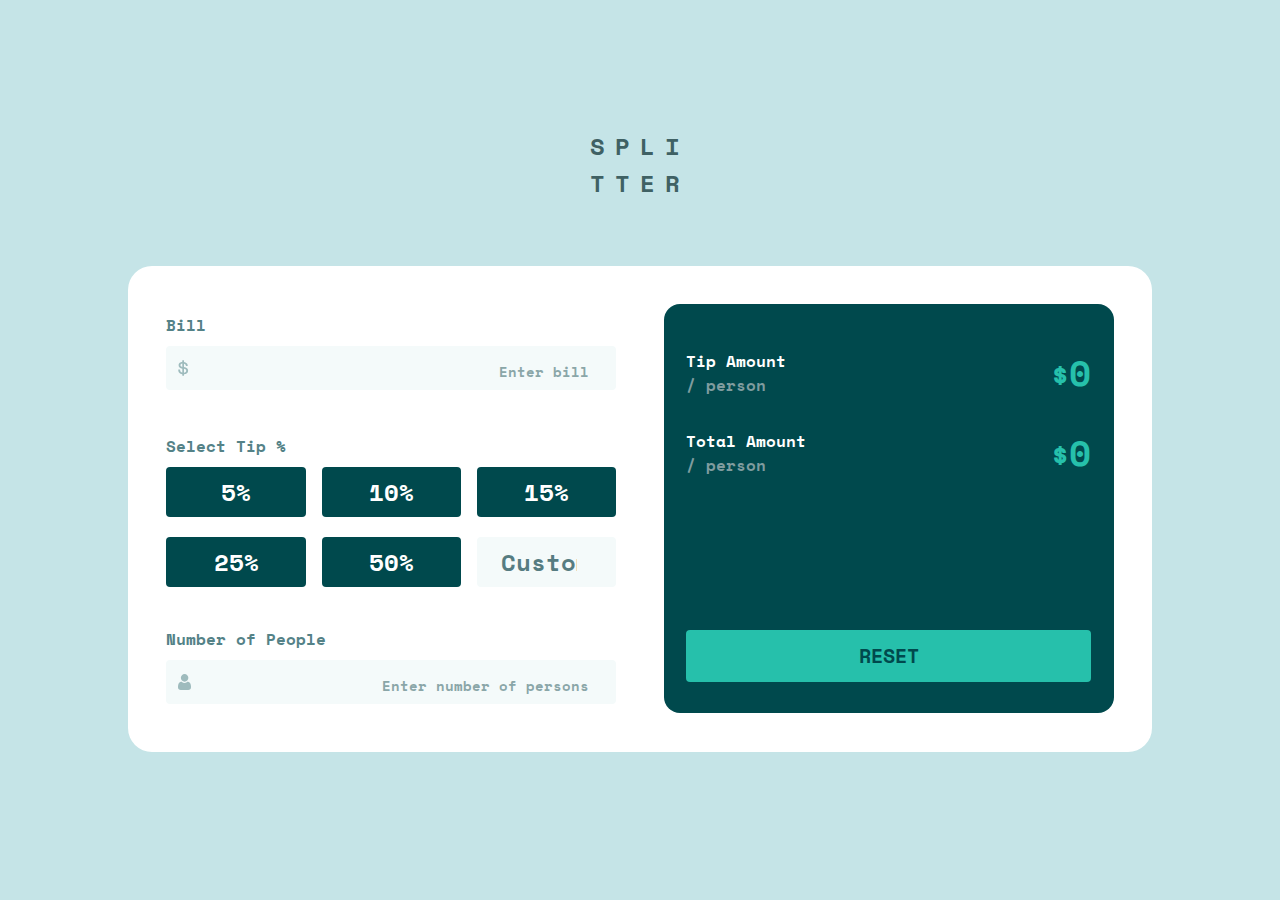
==== src/index.html @ 55d357e5 "design complete" ====
<!DOCTYPE html>
<html lang="en" class="h-full">
<head>
    <meta charset="UTF-8">
    <meta name="viewport" content="width=device-width, initial-scale=1.0">
    <title>Tip calculator</title>
    <link rel="shortcut-icon" href="../images/favicon-32x32.png" type="image/x-icon">
    <link rel="stylesheet" href="output.css">
    <link rel="preconnect" href="https://fonts.googleapis.com">
    <link rel="preconnect" href="https://fonts.gstatic.com" crossorigin>
    <link href="https://fonts.googleapis.com/css2?family=Space+Mono:ital,wght@0,400;0,700;1,400;1,700&display=swap" rel="stylesheet">
</head>

<body dir="ltr" class="bg-[hsl(185,41%,84%)] h-full overflow-y-auto">

    <header class="w-full flex items-center justify-center ">

        <h1 class="font-bold text-2xl tracking-[10px] leading-[37px] py-[10%] w-[30%] text-[hsl(186,23%,32%)] text-center lg:pt-[10%] lg:pb-[5%]">SPLI <br> TTER</h1>

    </header>

    <main class="grid grid-cols-1 grid-rows-[auto_auto] lg:grid-cols-2 lg:grid-rows-1 lg:gap-x-[5%] items-center bg-white w-full lg:max-w-[1000px] lg:mx-auto xl:max-w-[1024px] rounded-t-3xl py-[8%] px-[7%] lg:p-[3%] lg:rounded-3xl lg:mb-[10%]">

        <!-- Tipping input details -->
        <section class="w-full max-w-[768px] mx-auto lg:max-w-full lg:py-[2%]">

            <form action="#" method="post">

                <!-- label -->
                <label for="bill" class="font-bold text-[hsl(186,23%,43%)]">Bill</label>

                <!-- bill-input wrap -->
                <div class="relative mt-[2%] mb-[9.7%]">

                    <img src="../images/icon-dollar.svg" alt="person-icon" class="absolute left-3 top-[50%] translate-y-[-50%]">
                    
                    <!-- bill input -->
                    <input type="number" name="bill" id="bill" step="0.01" placeholder="Enter bill" class="text-right text-2xl py-[6px] px-3 bg-[hsl(189,41%,97%)] rounded-sm text-[hsl(183,100%,15%)] font-bold w-full placeholder:text-[hsl(185,15%,60%)] placeholder:text-sm focus:outline-2 focus:outline-[hsl(183,100%,15%)]">

                </div>

                <!-- label-->
                <label for="tip-options" class="font-bold text-[hsl(186,23%,43%)]">Select Tip %</label>

                <!-- tip percentage options -->
                <div class="w-full grid grid-cols-2 grid-rows-3 lg:grid-rows-2 lg:grid-cols-3 lg:gap-y-5 lg:gap-x-4 gap-x-5 gap-y-4 text-2xl font-bold mt-[2%] mb-[11.5%] lg:mb-[9%]" id="tip-options">

                    <input type="button" value="5%" class="bg-[hsl(183,100%,15%)] text-white px-6 py-[9px] rounded-sm focus:bg-[hsl(172,67%,45%)] focus:text-[hsl(183,100%,15%)] hover:brightness-130 focus:brightness-100">

                    <input type="button" value="10%" class="bg-[hsl(183,100%,15%)] text-white px-6 py-[9px] rounded-sm focus:bg-[hsl(172,67%,45%)] focus:text-[hsl(183,100%,15%)] hover:brightness-130 focus:brightness-100">

                    <input type="button" value="15%"  class="bg-[hsl(183,100%,15%)] text-white px-6 py-[9px] rounded-sm focus:bg-[hsl(172,67%,45%)] focus:text-[hsl(183,100%,15%)] hover:brightness-130 focus:brightness-100">

                    <input type="button" value="25%" class="bg-[hsl(183,100%,15%)] text-white px-6 py-[9px] rounded-sm focus:bg-[hsl(172,67%,45%)] focus:text-[hsl(183,100%,15%)] hover:brightness-130 focus:brightness-100">

                    <input type="button" value="50%" class="bg-[hsl(183,100%,15%)] text-white px-6 py-[9px] rounded-sm focus:bg-[hsl(172,67%,45%)] focus:text-[hsl(183,100%,15%)] hover:brightness-130 focus:brightness-100">

                    <label for="Custom" class="block w-full">
                        <input type="number" id="Custom" placeholder="Custom" class="w-full bg-[hsl(189,41%,97%)] text-[hsl(183,100%,15%)] placeholder:text-[hsl(186,20%,42%)] text-right px-6 py-[9px] rounded-sm focus:outline-2 focus:outline-[hsl(183,100%,15%)]">
                    </label>
                    
                </div>

                <!-- label -->
                <label for="persons" class="font-bold text-[hsl(186,23%,43%)] ">Number of People</label>

                <!-- people number wrap -->
                <div class="relative mt-[2%]">

                    <img src="../images/icon-person.svg" alt="person-icon" class="absolute left-3 top-[50%] translate-y-[-50%]">
                    
                    <!-- people number -->
                    <input type="number" name="no-of-persons" id="persons" step="0.01" placeholder="Enter number of persons" class="text-right text-2xl py-1.5 px-3 bg-[hsl(189,41%,97%)] rounded-sm text-[hsl(183,100%,15%)] font-bold w-full placeholder:text-[hsl(185,15%,60%)] placeholder:text-sm focus:outline-2 focus:outline-[hsl(183,100%,15%)]">

                </div>

            </form>

        </section>

        <!-- calculated tip details -->
        <section class="w-full max-w-[768px] mx-auto lg:max-w-full bg-[hsl(183,100%,15%)] pt-[10%] pb-[7%] px-[5%] font-bold text-white rounded-2xl mt-8 lg:mt-0 lg:self-stretch lg: flex lg:flex-col lg:justify-between">

            <div>
                <!-- tip amount -->
                <div class="flex justify-between items-center mb-8">
                    <div class="flex flex-col">
                        
                        <span class="tipAmount">Tip Amount</span>
                        <span class="perPerson text-[hsl(184,14%,56%)]">/ person</span>

                    </div>

                    <div class="font-black text-[hsl(172,67%,45%)] text-3xl">
                        $<span class="tipperPerson text-4xl">0</span>
                    </div>
                </div>

                <!-- total amount -->
                <div class="flex justify-between items-center mb-8 lg:mb-0">
                    <div class="flex flex-col">
                        
                        <span class="totalAmount">Total Amount</span>
                        <span class="perPerson text-[hsl(184,14%,56%)]">/ person</span>

                    </div>

                    <div class="font-black text-[hsl(172,67%,45%)] text-3xl">
                        $<span class="totalperPerson text-4xl">0</span>
                    </div>
                </div>
            </div>

            <button type="reset" class="reset bg-[hsl(172,67%,45%)] text-[hsl(183,100%,15%)] w-full py-[3%] text-xl rounded-sm">RESET</button>

        </section>

    </main>

</body>

<script src="main.js"></script>
</html>
---- src/output.css ----
/*! tailwindcss v4.0.0-beta.8 | MIT License | https://tailwindcss.com */
@layer theme, base, components, utilities;
@layer theme {
  :root {
    --font-sans: ui-sans-serif, system-ui, sans-serif, "Apple Color Emoji",
      "Segoe UI Emoji", "Segoe UI Symbol", "Noto Color Emoji";
    --font-serif: ui-serif, Georgia, Cambria, "Times New Roman", Times, serif;
    --font-mono: ui-monospace, SFMono-Regular, Menlo, Monaco, Consolas,
      "Liberation Mono", "Courier New", monospace;
    --color-red-50: oklch(0.971 0.013 17.38);
    --color-red-100: oklch(0.936 0.032 17.717);
    --color-red-200: oklch(0.885 0.062 18.334);
    --color-red-300: oklch(0.808 0.114 19.571);
    --color-red-400: oklch(0.704 0.191 22.216);
    --color-red-500: oklch(0.637 0.237 25.331);
    --color-red-600: oklch(0.577 0.245 27.325);
    --color-red-700: oklch(0.505 0.213 27.518);
    --color-red-800: oklch(0.444 0.177 26.899);
    --color-red-900: oklch(0.396 0.141 25.723);
    --color-red-950: oklch(0.258 0.092 26.042);
    --color-orange-50: oklch(0.98 0.016 73.684);
    --color-orange-100: oklch(0.954 0.038 75.164);
    --color-orange-200: oklch(0.901 0.076 70.697);
    --color-orange-300: oklch(0.837 0.128 66.29);
    --color-orange-400: oklch(0.75 0.183 55.934);
    --color-orange-500: oklch(0.705 0.213 47.604);
    --color-orange-600: oklch(0.646 0.222 41.116);
    --color-orange-700: oklch(0.553 0.195 38.402);
    --color-orange-800: oklch(0.47 0.157 37.304);
    --color-orange-900: oklch(0.408 0.123 38.172);
    --color-orange-950: oklch(0.266 0.079 36.259);
    --color-amber-50: oklch(0.987 0.022 95.277);
    --color-amber-100: oklch(0.962 0.059 95.617);
    --color-amber-200: oklch(0.924 0.12 95.746);
    --color-amber-300: oklch(0.879 0.169 91.605);
    --color-amber-400: oklch(0.828 0.189 84.429);
    --color-amber-500: oklch(0.769 0.188 70.08);
    --color-amber-600: oklch(0.666 0.179 58.318);
    --color-amber-700: oklch(0.555 0.163 48.998);
    --color-amber-800: oklch(0.473 0.137 46.201);
    --color-amber-900: oklch(0.414 0.112 45.904);
    --color-amber-950: oklch(0.279 0.077 45.635);
    --color-yellow-50: oklch(0.987 0.026 102.212);
    --color-yellow-100: oklch(0.973 0.071 103.193);
    --color-yellow-200: oklch(0.945 0.129 101.54);
    --color-yellow-300: oklch(0.905 0.182 98.111);
    --color-yellow-400: oklch(0.852 0.199 91.936);
    --color-yellow-500: oklch(0.795 0.184 86.047);
    --color-yellow-600: oklch(0.681 0.162 75.834);
    --color-yellow-700: oklch(0.554 0.135 66.442);
    --color-yellow-800: oklch(0.476 0.114 61.907);
    --color-yellow-900: oklch(0.421 0.095 57.708);
    --color-yellow-950: oklch(0.286 0.066 53.813);
    --color-lime-50: oklch(0.986 0.031 120.757);
    --color-lime-100: oklch(0.967 0.067 122.328);
    --color-lime-200: oklch(0.938 0.127 124.321);
    --color-lime-300: oklch(0.897 0.196 126.665);
    --color-lime-400: oklch(0.841 0.238 128.85);
    --color-lime-500: oklch(0.768 0.233 130.85);
    --color-lime-600: oklch(0.648 0.2 131.684);
    --color-lime-700: oklch(0.532 0.157 131.589);
    --color-lime-800: oklch(0.453 0.124 130.933);
    --color-lime-900: oklch(0.405 0.101 131.063);
    --color-lime-950: oklch(0.274 0.072 132.109);
    --color-green-50: oklch(0.982 0.018 155.826);
    --color-green-100: oklch(0.962 0.044 156.743);
    --color-green-200: oklch(0.925 0.084 155.995);
    --color-green-300: oklch(0.871 0.15 154.449);
    --color-green-400: oklch(0.792 0.209 151.711);
    --color-green-500: oklch(0.723 0.219 149.579);
    --color-green-600: oklch(0.627 0.194 149.214);
    --color-green-700: oklch(0.527 0.154 150.069);
    --color-green-800: oklch(0.448 0.119 151.328);
    --color-green-900: oklch(0.393 0.095 152.535);
    --color-green-950: oklch(0.266 0.065 152.934);
    --color-emerald-50: oklch(0.979 0.021 166.113);
    --color-emerald-100: oklch(0.95 0.052 163.051);
    --color-emerald-200: oklch(0.905 0.093 164.15);
    --color-emerald-300: oklch(0.845 0.143 164.978);
    --color-emerald-400: oklch(0.765 0.177 163.223);
    --color-emerald-500: oklch(0.696 0.17 162.48);
    --color-emerald-600: oklch(0.596 0.145 163.225);
    --color-emerald-700: oklch(0.508 0.118 165.612);
    --color-emerald-800: oklch(0.432 0.095 166.913);
    --color-emerald-900: oklch(0.378 0.077 168.94);
    --color-emerald-950: oklch(0.262 0.051 172.552);
    --color-teal-50: oklch(0.984 0.014 180.72);
    --color-teal-100: oklch(0.953 0.051 180.801);
    --color-teal-200: oklch(0.91 0.096 180.426);
    --color-teal-300: oklch(0.855 0.138 181.071);
    --color-teal-400: oklch(0.777 0.152 181.912);
    --color-teal-500: oklch(0.704 0.14 182.503);
    --color-teal-600: oklch(0.6 0.118 184.704);
    --color-teal-700: oklch(0.511 0.096 186.391);
    --color-teal-800: oklch(0.437 0.078 188.216);
    --color-teal-900: oklch(0.386 0.063 188.416);
    --color-teal-950: oklch(0.277 0.046 192.524);
    --color-cyan-50: oklch(0.984 0.019 200.873);
    --color-cyan-100: oklch(0.956 0.045 203.388);
    --color-cyan-200: oklch(0.917 0.08 205.041);
    --color-cyan-300: oklch(0.865 0.127 207.078);
    --color-cyan-400: oklch(0.789 0.154 211.53);
    --color-cyan-500: oklch(0.715 0.143 215.221);
    --color-cyan-600: oklch(0.609 0.126 221.723);
    --color-cyan-700: oklch(0.52 0.105 223.128);
    --color-cyan-800: oklch(0.45 0.085 224.283);
    --color-cyan-900: oklch(0.398 0.07 227.392);
    --color-cyan-950: oklch(0.302 0.056 229.695);
    --color-sky-50: oklch(0.977 0.013 236.62);
    --color-sky-100: oklch(0.951 0.026 236.824);
    --color-sky-200: oklch(0.901 0.058 230.902);
    --color-sky-300: oklch(0.828 0.111 230.318);
    --color-sky-400: oklch(0.746 0.16 232.661);
    --color-sky-500: oklch(0.685 0.169 237.323);
    --color-sky-600: oklch(0.588 0.158 241.966);
    --color-sky-700: oklch(0.5 0.134 242.749);
    --color-sky-800: oklch(0.443 0.11 240.79);
    --color-sky-900: oklch(0.391 0.09 240.876);
    --color-sky-950: oklch(0.293 0.066 243.157);
    --color-blue-50: oklch(0.97 0.014 254.604);
    --color-blue-100: oklch(0.932 0.032 255.585);
    --color-blue-200: oklch(0.882 0.059 254.128);
    --color-blue-300: oklch(0.809 0.105 251.813);
    --color-blue-400: oklch(0.707 0.165 254.624);
    --color-blue-500: oklch(0.623 0.214 259.815);
    --color-blue-600: oklch(0.546 0.245 262.881);
    --color-blue-700: oklch(0.488 0.243 264.376);
    --color-blue-800: oklch(0.424 0.199 265.638);
    --color-blue-900: oklch(0.379 0.146 265.522);
    --color-blue-950: oklch(0.282 0.091 267.935);
    --color-indigo-50: oklch(0.962 0.018 272.314);
    --color-indigo-100: oklch(0.93 0.034 272.788);
    --color-indigo-200: oklch(0.87 0.065 274.039);
    --color-indigo-300: oklch(0.785 0.115 274.713);
    --color-indigo-400: oklch(0.673 0.182 276.935);
    --color-indigo-500: oklch(0.585 0.233 277.117);
    --color-indigo-600: oklch(0.511 0.262 276.966);
    --color-indigo-700: oklch(0.457 0.24 277.023);
    --color-indigo-800: oklch(0.398 0.195 277.366);
    --color-indigo-900: oklch(0.359 0.144 278.697);
    --color-indigo-950: oklch(0.257 0.09 281.288);
    --color-violet-50: oklch(0.969 0.016 293.756);
    --color-violet-100: oklch(0.943 0.029 294.588);
    --color-violet-200: oklch(0.894 0.057 293.283);
    --color-violet-300: oklch(0.811 0.111 293.571);
    --color-violet-400: oklch(0.702 0.183 293.541);
    --color-violet-500: oklch(0.606 0.25 292.717);
    --color-violet-600: oklch(0.541 0.281 293.009);
    --color-violet-700: oklch(0.491 0.27 292.581);
    --color-violet-800: oklch(0.432 0.232 292.759);
    --color-violet-900: oklch(0.38 0.189 293.745);
    --color-violet-950: oklch(0.283 0.141 291.089);
    --color-purple-50: oklch(0.977 0.014 308.299);
    --color-purple-100: oklch(0.946 0.033 307.174);
    --color-purple-200: oklch(0.902 0.063 306.703);
    --color-purple-300: oklch(0.827 0.119 306.383);
    --color-purple-400: oklch(0.714 0.203 305.504);
    --color-purple-500: oklch(0.627 0.265 303.9);
    --color-purple-600: oklch(0.558 0.288 302.321);
    --color-purple-700: oklch(0.496 0.265 301.924);
    --color-purple-800: oklch(0.438 0.218 303.724);
    --color-purple-900: oklch(0.381 0.176 304.987);
    --color-purple-950: oklch(0.291 0.149 302.717);
    --color-fuchsia-50: oklch(0.977 0.017 320.058);
    --color-fuchsia-100: oklch(0.952 0.037 318.852);
    --color-fuchsia-200: oklch(0.903 0.076 319.62);
    --color-fuchsia-300: oklch(0.833 0.145 321.434);
    --color-fuchsia-400: oklch(0.74 0.238 322.16);
    --color-fuchsia-500: oklch(0.667 0.295 322.15);
    --color-fuchsia-600: oklch(0.591 0.293 322.896);
    --color-fuchsia-700: oklch(0.518 0.253 323.949);
    --color-fuchsia-800: oklch(0.452 0.211 324.591);
    --color-fuchsia-900: oklch(0.401 0.17 325.612);
    --color-fuchsia-950: oklch(0.293 0.136 325.661);
    --color-pink-50: oklch(0.971 0.014 343.198);
    --color-pink-100: oklch(0.948 0.028 342.258);
    --color-pink-200: oklch(0.899 0.061 343.231);
    --color-pink-300: oklch(0.823 0.12 346.018);
    --color-pink-400: oklch(0.718 0.202 349.761);
    --color-pink-500: oklch(0.656 0.241 354.308);
    --color-pink-600: oklch(0.592 0.249 0.584);
    --color-pink-700: oklch(0.525 0.223 3.958);
    --color-pink-800: oklch(0.459 0.187 3.815);
    --color-pink-900: oklch(0.408 0.153 2.432);
    --color-pink-950: oklch(0.284 0.109 3.907);
    --color-rose-50: oklch(0.969 0.015 12.422);
    --color-rose-100: oklch(0.941 0.03 12.58);
    --color-rose-200: oklch(0.892 0.058 10.001);
    --color-rose-300: oklch(0.81 0.117 11.638);
    --color-rose-400: oklch(0.712 0.194 13.428);
    --color-rose-500: oklch(0.645 0.246 16.439);
    --color-rose-600: oklch(0.586 0.253 17.585);
    --color-rose-700: oklch(0.514 0.222 16.935);
    --color-rose-800: oklch(0.455 0.188 13.697);
    --color-rose-900: oklch(0.41 0.159 10.272);
    --color-rose-950: oklch(0.271 0.105 12.094);
    --color-slate-50: oklch(0.984 0.003 247.858);
    --color-slate-100: oklch(0.968 0.007 247.896);
    --color-slate-200: oklch(0.929 0.013 255.508);
    --color-slate-300: oklch(0.869 0.022 252.894);
    --color-slate-400: oklch(0.704 0.04 256.788);
    --color-slate-500: oklch(0.554 0.046 257.417);
    --color-slate-600: oklch(0.446 0.043 257.281);
    --color-slate-700: oklch(0.372 0.044 257.287);
    --color-slate-800: oklch(0.279 0.041 260.031);
    --color-slate-900: oklch(0.208 0.042 265.755);
    --color-slate-950: oklch(0.129 0.042 264.695);
    --color-gray-50: oklch(0.985 0.002 247.839);
    --color-gray-100: oklch(0.967 0.003 264.542);
    --color-gray-200: oklch(0.928 0.006 264.531);
    --color-gray-300: oklch(0.872 0.01 258.338);
    --color-gray-400: oklch(0.707 0.022 261.325);
    --color-gray-500: oklch(0.551 0.027 264.364);
    --color-gray-600: oklch(0.446 0.03 256.802);
    --color-gray-700: oklch(0.373 0.034 259.733);
    --color-gray-800: oklch(0.278 0.033 256.848);
    --color-gray-900: oklch(0.21 0.034 264.665);
    --color-gray-950: oklch(0.13 0.028 261.692);
    --color-zinc-50: oklch(0.985 0 0);
    --color-zinc-100: oklch(0.967 0.001 286.375);
    --color-zinc-200: oklch(0.92 0.004 286.32);
    --color-zinc-300: oklch(0.871 0.006 286.286);
    --color-zinc-400: oklch(0.705 0.015 286.067);
    --color-zinc-500: oklch(0.552 0.016 285.938);
    --color-zinc-600: oklch(0.442 0.017 285.786);
    --color-zinc-700: oklch(0.37 0.013 285.805);
    --color-zinc-800: oklch(0.274 0.006 286.033);
    --color-zinc-900: oklch(0.21 0.006 285.885);
    --color-zinc-950: oklch(0.141 0.005 285.823);
    --color-neutral-50: oklch(0.985 0 0);
    --color-neutral-100: oklch(0.97 0 0);
    --color-neutral-200: oklch(0.922 0 0);
    --color-neutral-300: oklch(0.87 0 0);
    --color-neutral-400: oklch(0.708 0 0);
    --color-neutral-500: oklch(0.556 0 0);
    --color-neutral-600: oklch(0.439 0 0);
    --color-neutral-700: oklch(0.371 0 0);
    --color-neutral-800: oklch(0.269 0 0);
    --color-neutral-900: oklch(0.205 0 0);
    --color-neutral-950: oklch(0.145 0 0);
    --color-stone-50: oklch(0.985 0.001 106.423);
    --color-stone-100: oklch(0.97 0.001 106.424);
    --color-stone-200: oklch(0.923 0.003 48.717);
    --color-stone-300: oklch(0.869 0.005 56.366);
    --color-stone-400: oklch(0.709 0.01 56.259);
    --color-stone-500: oklch(0.553 0.013 58.071);
    --color-stone-600: oklch(0.444 0.011 73.639);
    --color-stone-700: oklch(0.374 0.01 67.558);
    --color-stone-800: oklch(0.268 0.007 34.298);
    --color-stone-900: oklch(0.216 0.006 56.043);
    --color-stone-950: oklch(0.147 0.004 49.25);
    --color-black: #000;
    --color-white: #fff;
    --spacing: 0.25rem;
    --breakpoint-sm: 40rem;
    --breakpoint-md: 48rem;
    --breakpoint-lg: 64rem;
    --breakpoint-xl: 80rem;
    --breakpoint-2xl: 96rem;
    --container-3xs: 16rem;
    --container-2xs: 18rem;
    --container-xs: 20rem;
    --container-sm: 24rem;
    --container-md: 28rem;
    --container-lg: 32rem;
    --container-xl: 36rem;
    --container-2xl: 42rem;
    --container-3xl: 48rem;
    --container-4xl: 56rem;
    --container-5xl: 64rem;
    --container-6xl: 72rem;
    --container-7xl: 80rem;
    --container-prose: 65ch;
    --text-xs: 0.75rem;
    --text-xs--line-height: calc(1 / 0.75);
    --text-sm: 0.875rem;
    --text-sm--line-height: calc(1.25 / 0.875);
    --text-base: 1rem;
    --text-base--line-height: calc(1.5 / 1);
    --text-lg: 1.125rem;
    --text-lg--line-height: calc(1.75 / 1.125);
    --text-xl: 1.25rem;
    --text-xl--line-height: calc(1.75 / 1.25);
    --text-2xl: 1.5rem;
    --text-2xl--line-height: calc(2 / 1.5);
    --text-3xl: 1.875rem;
    --text-3xl--line-height: calc(2.25 / 1.875);
    --text-4xl: 2.25rem;
    --text-4xl--line-height: calc(2.5 / 2.25);
    --text-5xl: 3rem;
    --text-5xl--line-height: 1;
    --text-6xl: 3.75rem;
    --text-6xl--line-height: 1;
    --text-7xl: 4.5rem;
    --text-7xl--line-height: 1;
    --text-8xl: 6rem;
    --text-8xl--line-height: 1;
    --text-9xl: 8rem;
    --text-9xl--line-height: 1;
    --font-weight-thin: 100;
    --font-weight-extralight: 200;
    --font-weight-light: 300;
    --font-weight-normal: 400;
    --font-weight-medium: 500;
    --font-weight-semibold: 600;
    --font-weight-bold: 700;
    --font-weight-extrabold: 800;
    --font-weight-black: 900;
    --tracking-tighter: -0.05em;
    --tracking-tight: -0.025em;
    --tracking-normal: 0em;
    --tracking-wide: 0.025em;
    --tracking-wider: 0.05em;
    --tracking-widest: 0.1em;
    --leading-tight: 1.25;
    --leading-snug: 1.375;
    --leading-normal: 1.5;
    --leading-relaxed: 1.625;
    --leading-loose: 2;
    --radius-xs: 0.125rem;
    --radius-sm: 0.25rem;
    --radius-md: 0.375rem;
    --radius-lg: 0.5rem;
    --radius-xl: 0.75rem;
    --radius-2xl: 1rem;
    --radius-3xl: 1.5rem;
    --radius-4xl: 2rem;
    --shadow-2xs: 0 1px rgb(0 0 0 / 0.05);
    --shadow-xs: 0 1px 2px 0 rgb(0 0 0 / 0.05);
    --shadow-sm: 0 1px 3px 0 rgb(0 0 0 / 0.1), 0 1px 2px -1px rgb(0 0 0 / 0.1);
    --shadow-md: 0 4px 6px -1px rgb(0 0 0 / 0.1),
      0 2px 4px -2px rgb(0 0 0 / 0.1);
    --shadow-lg: 0 10px 15px -3px rgb(0 0 0 / 0.1),
      0 4px 6px -4px rgb(0 0 0 / 0.1);
    --shadow-xl: 0 20px 25px -5px rgb(0 0 0 / 0.1),
      0 8px 10px -6px rgb(0 0 0 / 0.1);
    --shadow-2xl: 0 25px 50px -12px rgb(0 0 0 / 0.25);
    --inset-shadow-2xs: inset 0 1px rgb(0 0 0 / 0.05);
    --inset-shadow-xs: inset 0 1px 1px rgb(0 0 0 / 0.05);
    --inset-shadow-sm: inset 0 2px 4px rgb(0 0 0 / 0.05);
    --drop-shadow-xs: 0 1px 1px rgb(0 0 0 / 0.05);
    --drop-shadow-sm: 0 1px 2px rgb(0 0 0 / 0.15);
    --drop-shadow-md: 0 3px 3px rgb(0 0 0 / 0.12);
    --drop-shadow-lg: 0 4px 4px rgb(0 0 0 / 0.15);
    --drop-shadow-xl: 0 9px 7px rgb(0 0 0 / 0.1);
    --drop-shadow-2xl: 0 25px 25px rgb(0 0 0 / 0.15);
    --ease-in: cubic-bezier(0.4, 0, 1, 1);
    --ease-out: cubic-bezier(0, 0, 0.2, 1);
    --ease-in-out: cubic-bezier(0.4, 0, 0.2, 1);
    --animate-spin: spin 1s linear infinite;
    --animate-ping: ping 1s cubic-bezier(0, 0, 0.2, 1) infinite;
    --animate-pulse: pulse 2s cubic-bezier(0.4, 0, 0.6, 1) infinite;
    --animate-bounce: bounce 1s infinite;
    --blur-xs: 4px;
    --blur-sm: 8px;
    --blur-md: 12px;
    --blur-lg: 16px;
    --blur-xl: 24px;
    --blur-2xl: 40px;
    --blur-3xl: 64px;
    --perspective-dramatic: 100px;
    --perspective-near: 300px;
    --perspective-normal: 500px;
    --perspective-midrange: 800px;
    --perspective-distant: 1200px;
    --aspect-video: 16 / 9;
    --default-transition-duration: 150ms;
    --default-transition-timing-function: cubic-bezier(0.4, 0, 0.2, 1);
    --default-font-family: var(--font-sans);
    --default-font-feature-settings: var(--font-sans--font-feature-settings);
    --default-font-variation-settings: var(
      --font-sans--font-variation-settings
    );
    --default-mono-font-family: var(--font-mono);
    --default-mono-font-feature-settings: var(
      --font-mono--font-feature-settings
    );
    --default-mono-font-variation-settings: var(
      --font-mono--font-variation-settings
    );
  }
}
@layer base {
  *, ::after, ::before, ::backdrop, ::file-selector-button {
    box-sizing: border-box;
    margin: 0;
    padding: 0;
    border: 0 solid;
  }
  html, :host {
    line-height: 1.5;
    -webkit-text-size-adjust: 100%;
    tab-size: 4;
    font-family: var( --default-font-family, ui-sans-serif, system-ui, sans-serif, "Apple Color Emoji", "Segoe UI Emoji", "Segoe UI Symbol", "Noto Color Emoji" );
    font-feature-settings: var(--default-font-feature-settings, normal);
    font-variation-settings: var( --default-font-variation-settings, normal );
    -webkit-tap-highlight-color: transparent;
  }
  body {
    line-height: inherit;
  }
  hr {
    height: 0;
    color: inherit;
    border-top-width: 1px;
  }
  abbr:where([title]) {
    -webkit-text-decoration: underline dotted;
    text-decoration: underline dotted;
  }
  h1, h2, h3, h4, h5, h6 {
    font-size: inherit;
    font-weight: inherit;
  }
  a {
    color: inherit;
    -webkit-text-decoration: inherit;
    text-decoration: inherit;
  }
  b, strong {
    font-weight: bolder;
  }
  code, kbd, samp, pre {
    font-family: var( --default-mono-font-family, ui-monospace, SFMono-Regular, Menlo, Monaco, Consolas, "Liberation Mono", "Courier New", monospace );
    font-feature-settings: var( --default-mono-font-feature-settings, normal );
    font-variation-settings: var( --default-mono-font-variation-settings, normal );
    font-size: 1em;
  }
  small {
    font-size: 80%;
  }
  sub, sup {
    font-size: 75%;
    line-height: 0;
    position: relative;
    vertical-align: baseline;
  }
  sub {
    bottom: -0.25em;
  }
  sup {
    top: -0.5em;
  }
  table {
    text-indent: 0;
    border-color: inherit;
    border-collapse: collapse;
  }
  :-moz-focusring {
    outline: auto;
  }
  progress {
    vertical-align: baseline;
  }
  summary {
    display: list-item;
  }
  ol, ul, menu {
    list-style: none;
  }
  img, svg, video, canvas, audio, iframe, embed, object {
    display: block;
    vertical-align: middle;
  }
  img, video {
    max-width: 100%;
    height: auto;
  }
  button, input, select, optgroup, textarea, ::file-selector-button {
    font: inherit;
    font-feature-settings: inherit;
    font-variation-settings: inherit;
    letter-spacing: inherit;
    color: inherit;
    border-radius: 0;
    background-color: transparent;
    opacity: 1;
  }
  :where(select:is([multiple], [size])) optgroup {
    font-weight: bolder;
  }
  :where(select:is([multiple], [size])) optgroup option {
    padding-inline-start: 20px;
  }
  ::file-selector-button {
    margin-inline-end: 4px;
  }
  ::placeholder {
    opacity: 1;
    color: color-mix(in oklab, currentColor 50%, transparent);
  }
  textarea {
    resize: vertical;
  }
  ::-webkit-search-decoration {
    -webkit-appearance: none;
  }
  ::-webkit-date-and-time-value {
    min-height: 1lh;
    text-align: inherit;
  }
  ::-webkit-datetime-edit {
    display: inline-flex;
  }
  ::-webkit-datetime-edit-fields-wrapper {
    padding: 0;
  }
  ::-webkit-datetime-edit, ::-webkit-datetime-edit-year-field, ::-webkit-datetime-edit-month-field, ::-webkit-datetime-edit-day-field, ::-webkit-datetime-edit-hour-field, ::-webkit-datetime-edit-minute-field, ::-webkit-datetime-edit-second-field, ::-webkit-datetime-edit-millisecond-field, ::-webkit-datetime-edit-meridiem-field {
    padding-block: 0;
  }
  :-moz-ui-invalid {
    box-shadow: none;
  }
  button, input:where([type="button"], [type="reset"], [type="submit"]), ::file-selector-button {
    appearance: button;
  }
  ::-webkit-inner-spin-button, ::-webkit-outer-spin-button {
    height: auto;
  }
  [hidden]:where(:not([hidden="until-found"])) {
    display: none !important;
  }
}
@layer utilities {
  .collapse {
    visibility: collapse;
  }
  .absolute {
    position: absolute;
  }
  .relative {
    position: relative;
  }
  .top-\[50\%\] {
    top: 50%;
  }
  .left-3 {
    left: calc(var(--spacing) * 3);
  }
  .mx-auto {
    margin-inline: auto;
  }
  .mt-2 {
    margin-top: calc(var(--spacing) * 2);
  }
  .mt-2\.5 {
    margin-top: calc(var(--spacing) * 2.5);
  }
  .mt-4 {
    margin-top: calc(var(--spacing) * 4);
  }
  .mt-8 {
    margin-top: calc(var(--spacing) * 8);
  }
  .mt-\[2\%\] {
    margin-top: 2%;
  }
  .mt-\[2\.5\%\] {
    margin-top: 2.5%;
  }
  .mt-\[10\%\] {
    margin-top: 10%;
  }
  .mb-2 {
    margin-bottom: calc(var(--spacing) * 2);
  }
  .mb-2\.5 {
    margin-bottom: calc(var(--spacing) * 2.5);
  }
  .mb-5 {
    margin-bottom: calc(var(--spacing) * 5);
  }
  .mb-6 {
    margin-bottom: calc(var(--spacing) * 6);
  }
  .mb-7 {
    margin-bottom: calc(var(--spacing) * 7);
  }
  .mb-8 {
    margin-bottom: calc(var(--spacing) * 8);
  }
  .mb-\[6\.5\%\] {
    margin-bottom: 6.5%;
  }
  .mb-\[7\.5\%\] {
    margin-bottom: 7.5%;
  }
  .mb-\[9\%\] {
    margin-bottom: 9%;
  }
  .mb-\[9\.7\%\] {
    margin-bottom: 9.7%;
  }
  .mb-\[10\%\] {
    margin-bottom: 10%;
  }
  .mb-\[11\%\] {
    margin-bottom: 11%;
  }
  .mb-\[11\.5\%\] {
    margin-bottom: 11.5%;
  }
  .block {
    display: block;
  }
  .flex {
    display: flex;
  }
  .grid {
    display: grid;
  }
  .inline {
    display: inline;
  }
  .inline-block {
    display: inline-block;
  }
  .inline-flex {
    display: inline-flex;
  }
  .list-item {
    display: list-item;
  }
  .table {
    display: table;
  }
  .h-\[16\%\] {
    height: 16%;
  }
  .h-\[84\%\] {
    height: 84%;
  }
  .h-\[200px\] {
    height: 200px;
  }
  .h-\[300px\] {
    height: 300px;
  }
  .h-full {
    height: 100%;
  }
  .w-\[30\%\] {
    width: 30%;
  }
  .w-\[inherit\] {
    width: inherit;
  }
  .w-full {
    width: 100%;
  }
  .max-w-\[768px\] {
    max-width: 768px;
  }
  .border-collapse {
    border-collapse: collapse;
  }
  .translate-y-\[-50\%\] {
    --tw-translate-y: -50%;
    translate: var(--tw-translate-x) var(--tw-translate-y);
  }
  .transform {
    transform: var(--tw-rotate-x) var(--tw-rotate-y) var(--tw-rotate-z) var(--tw-skew-x) var(--tw-skew-y);
  }
  .resize {
    resize: both;
  }
  .grid-cols-1 {
    grid-template-columns: repeat(1, minmax(0, 1fr));
  }
  .grid-cols-2 {
    grid-template-columns: repeat(2, minmax(0, 1fr));
  }
  .grid-cols-3 {
    grid-template-columns: repeat(3, minmax(0, 1fr));
  }
  .grid-rows-3 {
    grid-template-rows: repeat(3, minmax(0, 1fr));
  }
  .grid-rows-\[auto_auto\] {
    grid-template-rows: auto auto;
  }
  .flex-col {
    flex-direction: column;
  }
  .items-baseline {
    align-items: baseline;
  }
  .items-center {
    align-items: center;
  }
  .justify-between {
    justify-content: space-between;
  }
  .justify-center {
    justify-content: center;
  }
  .gap-5 {
    gap: calc(var(--spacing) * 5);
  }
  .gap-9 {
    gap: calc(var(--spacing) * 9);
  }
  .gap-x-5 {
    column-gap: calc(var(--spacing) * 5);
  }
  .gap-y-4 {
    row-gap: calc(var(--spacing) * 4);
  }
  .overflow-y-auto {
    overflow-y: auto;
  }
  .rounded-2xl {
    border-radius: var(--radius-2xl);
  }
  .rounded-sm {
    border-radius: var(--radius-sm);
  }
  .rounded-xl {
    border-radius: var(--radius-xl);
  }
  .rounded-t-3xl {
    border-top-left-radius: var(--radius-3xl);
    border-top-right-radius: var(--radius-3xl);
  }
  .border {
    border-style: var(--tw-border-style);
    border-width: 1px;
  }
  .bg-\[hsl\(172\,67\%\,45\%\)\] {
    background-color: hsl(172,67%,45%);
  }
  .bg-\[hsl\(183\,100\%\,15\%\)\] {
    background-color: hsl(183,100%,15%);
  }
  .bg-\[hsl\(184\,14\%\,56\%\)\] {
    background-color: hsl(184,14%,56%);
  }
  .bg-\[hsl\(185\,41\%\,84\%\)\] {
    background-color: hsl(185,41%,84%);
  }
  .bg-\[hsl\(189\,41\%\,97\%\)\] {
    background-color: hsl(189,41%,97%);
  }
  .bg-white {
    background-color: var(--color-white);
  }
  .fill-\[hsl\(184\,14\%\,56\%\)\] {
    fill: hsl(184,14%,56%);
  }
  .px-3 {
    padding-inline: calc(var(--spacing) * 3);
  }
  .px-4 {
    padding-inline: calc(var(--spacing) * 4);
  }
  .px-6 {
    padding-inline: calc(var(--spacing) * 6);
  }
  .px-\[5\%\] {
    padding-inline: 5%;
  }
  .px-\[7\%\] {
    padding-inline: 7%;
  }
  .px-\[24px\] {
    padding-inline: 24px;
  }
  .py-1 {
    padding-block: calc(var(--spacing) * 1);
  }
  .py-1\.5 {
    padding-block: calc(var(--spacing) * 1.5);
  }
  .py-2 {
    padding-block: calc(var(--spacing) * 2);
  }
  .py-2\.5 {
    padding-block: calc(var(--spacing) * 2.5);
  }
  .py-\[2\%\] {
    padding-block: 2%;
  }
  .py-\[3\%\] {
    padding-block: 3%;
  }
  .py-\[4\%\] {
    padding-block: 4%;
  }
  .py-\[6px\] {
    padding-block: 6px;
  }
  .py-\[8\%\] {
    padding-block: 8%;
  }
  .py-\[8px\] {
    padding-block: 8px;
  }
  .py-\[9px\] {
    padding-block: 9px;
  }
  .py-\[10\%\] {
    padding-block: 10%;
  }
  .py-\[12px\] {
    padding-block: 12px;
  }
  .pt-\[5\%\] {
    padding-top: 5%;
  }
  .pt-\[10\%\] {
    padding-top: 10%;
  }
  .pb-8 {
    padding-bottom: calc(var(--spacing) * 8);
  }
  .pb-\[5\%\] {
    padding-bottom: 5%;
  }
  .pb-\[7\%\] {
    padding-bottom: 7%;
  }
  .text-center {
    text-align: center;
  }
  .text-right {
    text-align: right;
  }
  .text-2xl {
    font-size: var(--text-2xl);
    line-height: var(--tw-leading, var(--text-2xl--line-height));
  }
  .text-3xl {
    font-size: var(--text-3xl);
    line-height: var(--tw-leading, var(--text-3xl--line-height));
  }
  .text-4xl {
    font-size: var(--text-4xl);
    line-height: var(--tw-leading, var(--text-4xl--line-height));
  }
  .text-lg {
    font-size: var(--text-lg);
    line-height: var(--tw-leading, var(--text-lg--line-height));
  }
  .text-sm {
    font-size: var(--text-sm);
    line-height: var(--tw-leading, var(--text-sm--line-height));
  }
  .text-xl {
    font-size: var(--text-xl);
    line-height: var(--tw-leading, var(--text-xl--line-height));
  }
  .text-\[24px\] {
    font-size: 24px;
  }
  .leading-\[37px\] {
    --tw-leading: 37px;
    line-height: 37px;
  }
  .font-black {
    --tw-font-weight: var(--font-weight-black);
    font-weight: var(--font-weight-black);
  }
  .font-bold {
    --tw-font-weight: var(--font-weight-bold);
    font-weight: var(--font-weight-bold);
  }
  .tracking-\[10px\] {
    --tw-tracking: 10px;
    letter-spacing: 10px;
  }
  .text-\[hsl\(172\,67\%\,45\%\)\] {
    color: hsl(172,67%,45%);
  }
  .text-\[hsl\(183\,100\%\,15\%\)\] {
    color: hsl(183,100%,15%);
  }
  .text-\[hsl\(184\,14\%\,56\%\)\] {
    color: hsl(184,14%,56%);
  }
  .text-\[hsl\(185\,15\%\,60\%\)\] {
    color: hsl(185,15%,60%);
  }
  .text-\[hsl\(186\,23\%\,32\%\)\] {
    color: hsl(186,23%,32%);
  }
  .text-\[hsl\(186\,23\%\,43\%\)\] {
    color: hsl(186,23%,43%);
  }
  .text-white {
    color: var(--color-white);
  }
  .underline {
    text-decoration-line: underline;
  }
  .outline {
    outline-style: var(--tw-outline-style);
    outline-width: 1px;
  }
  .filter {
    filter: var(--tw-blur,) var(--tw-brightness,) var(--tw-contrast,) var(--tw-grayscale,) var(--tw-hue-rotate,) var(--tw-invert,) var(--tw-saturate,) var(--tw-sepia,) var(--tw-drop-shadow,);
  }
  .placeholder\:pr-1\.5 {
    &::placeholder {
      padding-right: calc(var(--spacing) * 1.5);
    }
  }
  .placeholder\:align-middle {
    &::placeholder {
      vertical-align: middle;
    }
  }
  .placeholder\:text-sm {
    &::placeholder {
      font-size: var(--text-sm);
      line-height: var(--tw-leading, var(--text-sm--line-height));
    }
  }
  .placeholder\:text-\[hsl\(172\,67\%\,45\%\)\] {
    &::placeholder {
      color: hsl(172,67%,45%);
    }
  }
  .placeholder\:text-\[hsl\(183\,80\%\,15\%\)\] {
    &::placeholder {
      color: hsl(183,80%,15%);
    }
  }
  .placeholder\:text-\[hsl\(183\,100\%\,15\%\)\] {
    &::placeholder {
      color: hsl(183,100%,15%);
    }
  }
  .placeholder\:text-\[hsl\(183\,100\%\,30\%\)\] {
    &::placeholder {
      color: hsl(183,100%,30%);
    }
  }
  .placeholder\:text-\[hsl\(183\,110\%\,15\%\)\] {
    &::placeholder {
      color: hsl(183,110%,15%);
    }
  }
  .placeholder\:text-\[hsl\(183\,130\%\,15\%\)\] {
    &::placeholder {
      color: hsl(183,130%,15%);
    }
  }
  .placeholder\:text-\[hsl\(185\,15\%\,60\%\)\] {
    &::placeholder {
      color: hsl(185,15%,60%);
    }
  }
  .placeholder\:text-\[hsl\(186\,20\%\,42\%\)\] {
    &::placeholder {
      color: hsl(186,20%,42%);
    }
  }
  .placeholder\:text-\[hsl\(186\,33\%\,12\%\)\] {
    &::placeholder {
      color: hsl(186,33%,12%);
    }
  }
  .placeholder\:text-\[hsl\(186\,33\%\,42\%\)\] {
    &::placeholder {
      color: hsl(186,33%,42%);
    }
  }
  .placeholder\:text-\[hsl\(186\,100\%\,42\%\)\] {
    &::placeholder {
      color: hsl(186,100%,42%);
    }
  }
  .hover\:bg-amber-400 {
    &:hover {
      @media (hover: hover) {
        background-color: var(--color-amber-400);
      }
    }
  }
  .hover\:brightness-110 {
    &:hover {
      @media (hover: hover) {
        --tw-brightness: brightness(110%);
        filter: var(--tw-blur,) var(--tw-brightness,) var(--tw-contrast,) var(--tw-grayscale,) var(--tw-hue-rotate,) var(--tw-invert,) var(--tw-saturate,) var(--tw-sepia,) var(--tw-drop-shadow,);
      }
    }
  }
  .hover\:brightness-120 {
    &:hover {
      @media (hover: hover) {
        --tw-brightness: brightness(120%);
        filter: var(--tw-blur,) var(--tw-brightness,) var(--tw-contrast,) var(--tw-grayscale,) var(--tw-hue-rotate,) var(--tw-invert,) var(--tw-saturate,) var(--tw-sepia,) var(--tw-drop-shadow,);
      }
    }
  }
  .hover\:brightness-130 {
    &:hover {
      @media (hover: hover) {
        --tw-brightness: brightness(130%);
        filter: var(--tw-blur,) var(--tw-brightness,) var(--tw-contrast,) var(--tw-grayscale,) var(--tw-hue-rotate,) var(--tw-invert,) var(--tw-saturate,) var(--tw-sepia,) var(--tw-drop-shadow,);
      }
    }
  }
  .focus\:bg-\[hsl\(172\,67\%\,45\%\)\] {
    &:focus {
      background-color: hsl(172,67%,45%);
    }
  }
  .focus\:bg-amber-400 {
    &:focus {
      background-color: var(--color-amber-400);
    }
  }
  .focus\:text-\[\[hsl\(183\,100\%\,15\%\)\]\] {
    &:focus {
      color: [hsl(183,100%,15%)];
    }
  }
  .focus\:text-\[hsl\(183\,100\%\,15\%\)\] {
    &:focus {
      color: hsl(183,100%,15%);
    }
  }
  .focus\:outline {
    &:focus {
      outline-style: var(--tw-outline-style);
      outline-width: 1px;
    }
  }
  .focus\:outline-2 {
    &:focus {
      outline-style: var(--tw-outline-style);
      outline-width: 2px;
    }
  }
  .focus\:outline-\[hsl\(183\,100\%\,15\%\)\] {
    &:focus {
      outline-color: hsl(183,100%,15%);
    }
  }
  .focus\:brightness-100 {
    &:focus {
      --tw-brightness: brightness(100%);
      filter: var(--tw-blur,) var(--tw-brightness,) var(--tw-contrast,) var(--tw-grayscale,) var(--tw-hue-rotate,) var(--tw-invert,) var(--tw-saturate,) var(--tw-sepia,) var(--tw-drop-shadow,);
    }
  }
  .lg\:m-\[10\%\] {
    @media (width >= 64rem) {
      margin: 10%;
    }
  }
  .lg\:mx-auto {
    @media (width >= 64rem) {
      margin-inline: auto;
    }
  }
  .lg\:mt-0 {
    @media (width >= 64rem) {
      margin-top: calc(var(--spacing) * 0);
    }
  }
  .lg\:mb-0 {
    @media (width >= 64rem) {
      margin-bottom: calc(var(--spacing) * 0);
    }
  }
  .lg\:mb-\[9\%\] {
    @media (width >= 64rem) {
      margin-bottom: 9%;
    }
  }
  .lg\:mb-\[10\%\] {
    @media (width >= 64rem) {
      margin-bottom: 10%;
    }
  }
  .lg\:mb-\[95\] {
    @media (width >= 64rem) {
      margin-bottom: 95;
    }
  }
  .lg\:w-full {
    @media (width >= 64rem) {
      width: 100%;
    }
  }
  .lg\:max-w-\[1000px\] {
    @media (width >= 64rem) {
      max-width: 1000px;
    }
  }
  .lg\:max-w-full {
    @media (width >= 64rem) {
      max-width: 100%;
    }
  }
  .lg\:grid-cols-2 {
    @media (width >= 64rem) {
      grid-template-columns: repeat(2, minmax(0, 1fr));
    }
  }
  .lg\:grid-cols-3 {
    @media (width >= 64rem) {
      grid-template-columns: repeat(3, minmax(0, 1fr));
    }
  }
  .lg\:grid-rows-1 {
    @media (width >= 64rem) {
      grid-template-rows: repeat(1, minmax(0, 1fr));
    }
  }
  .lg\:grid-rows-2 {
    @media (width >= 64rem) {
      grid-template-rows: repeat(2, minmax(0, 1fr));
    }
  }
  .lg\:flex-col {
    @media (width >= 64rem) {
      flex-direction: column;
    }
  }
  .lg\:flex-row {
    @media (width >= 64rem) {
      flex-direction: row;
    }
  }
  .lg\:justify-between {
    @media (width >= 64rem) {
      justify-content: space-between;
    }
  }
  .lg\:gap-x-4 {
    @media (width >= 64rem) {
      column-gap: calc(var(--spacing) * 4);
    }
  }
  .lg\:gap-x-\[3\%\] {
    @media (width >= 64rem) {
      column-gap: 3%;
    }
  }
  .lg\:gap-x-\[5\%\] {
    @media (width >= 64rem) {
      column-gap: 5%;
    }
  }
  .lg\:gap-y-5 {
    @media (width >= 64rem) {
      row-gap: calc(var(--spacing) * 5);
    }
  }
  .lg\:gap-y-\[5\%\] {
    @media (width >= 64rem) {
      row-gap: 5%;
    }
  }
  .lg\:self-stretch {
    @media (width >= 64rem) {
      align-self: stretch;
    }
  }
  .lg\:rounded-3xl {
    @media (width >= 64rem) {
      border-radius: var(--radius-3xl);
    }
  }
  .lg\:p-\[3\%\] {
    @media (width >= 64rem) {
      padding: 3%;
    }
  }
  .lg\:p-\[4\%\] {
    @media (width >= 64rem) {
      padding: 4%;
    }
  }
  .lg\:px-\[4\%\] {
    @media (width >= 64rem) {
      padding-inline: 4%;
    }
  }
  .lg\:py-\[2\%\] {
    @media (width >= 64rem) {
      padding-block: 2%;
    }
  }
  .lg\:py-\[3\.5\%\] {
    @media (width >= 64rem) {
      padding-block: 3.5%;
    }
  }
  .lg\:py-\[4\%\] {
    @media (width >= 64rem) {
      padding-block: 4%;
    }
  }
  .lg\:pt-\[5\%\] {
    @media (width >= 64rem) {
      padding-top: 5%;
    }
  }
  .lg\:pt-\[10\%\] {
    @media (width >= 64rem) {
      padding-top: 10%;
    }
  }
  .lg\:pb-\[2\.5\%\] {
    @media (width >= 64rem) {
      padding-bottom: 2.5%;
    }
  }
  .lg\:pb-\[5\%\] {
    @media (width >= 64rem) {
      padding-bottom: 5%;
    }
  }
  .xl\:max-w-\[1024px\] {
    @media (width >= 80rem) {
      max-width: 1024px;
    }
  }
}
* {
  font-family: "Space Mono", serif;
  font-style: normal;
}
@supports (-moz-orient: inline) {
  @layer base {
    *, ::before, ::after, ::backdrop {
      --tw-translate-x: 0;
      --tw-translate-y: 0;
      --tw-translate-z: 0;
      --tw-rotate-x: rotateX(0);
      --tw-rotate-y: rotateY(0);
      --tw-rotate-z: rotateZ(0);
      --tw-skew-x: skewX(0);
      --tw-skew-y: skewY(0);
      --tw-border-style: solid;
      --tw-leading: initial;
      --tw-font-weight: initial;
      --tw-tracking: initial;
      --tw-outline-style: solid;
      --tw-blur: initial;
      --tw-brightness: initial;
      --tw-contrast: initial;
      --tw-grayscale: initial;
      --tw-hue-rotate: initial;
      --tw-invert: initial;
      --tw-opacity: initial;
      --tw-saturate: initial;
      --tw-sepia: initial;
    }
  }
}
@keyframes spin {
  to {
    transform: rotate(360deg);
  }
}
@keyframes ping {
  75%, 100% {
    transform: scale(2);
    opacity: 0;
  }
}
@keyframes pulse {
  50% {
    opacity: 0.5;
  }
}
@keyframes bounce {
  0%, 100% {
    transform: translateY(-25%);
    animation-timing-function: cubic-bezier(0.8, 0, 1, 1);
  }
  50% {
    transform: none;
    animation-timing-function: cubic-bezier(0, 0, 0.2, 1);
  }
}
@property --tw-translate-x {
  syntax: "*";
  inherits: false;
  initial-value: 0;
}
@property --tw-translate-y {
  syntax: "*";
  inherits: false;
  initial-value: 0;
}
@property --tw-translate-z {
  syntax: "*";
  inherits: false;
  initial-value: 0;
}
@property --tw-rotate-x {
  syntax: "*";
  inherits: false;
  initial-value: rotateX(0);
}
@property --tw-rotate-y {
  syntax: "*";
  inherits: false;
  initial-value: rotateY(0);
}
@property --tw-rotate-z {
  syntax: "*";
  inherits: false;
  initial-value: rotateZ(0);
}
@property --tw-skew-x {
  syntax: "*";
  inherits: false;
  initial-value: skewX(0);
}
@property --tw-skew-y {
  syntax: "*";
  inherits: false;
  initial-value: skewY(0);
}
@property --tw-border-style {
  syntax: "*";
  inherits: false;
  initial-value: solid;
}
@property --tw-leading {
  syntax: "*";
  inherits: false;
}
@property --tw-font-weight {
  syntax: "*";
  inherits: false;
}
@property --tw-tracking {
  syntax: "*";
  inherits: false;
}
@property --tw-outline-style {
  syntax: "*";
  inherits: false;
  initial-value: solid;
}
@property --tw-blur {
  syntax: "*";
  inherits: false;
}
@property --tw-brightness {
  syntax: "*";
  inherits: false;
}
@property --tw-contrast {
  syntax: "*";
  inherits: false;
}
@property --tw-grayscale {
  syntax: "*";
  inherits: false;
}
@property --tw-hue-rotate {
  syntax: "*";
  inherits: false;
}
@property --tw-invert {
  syntax: "*";
  inherits: false;
}
@property --tw-opacity {
  syntax: "*";
  inherits: false;
}
@property --tw-saturate {
  syntax: "*";
  inherits: false;
}
@property --tw-sepia {
  syntax: "*";
  inherits: false;
}
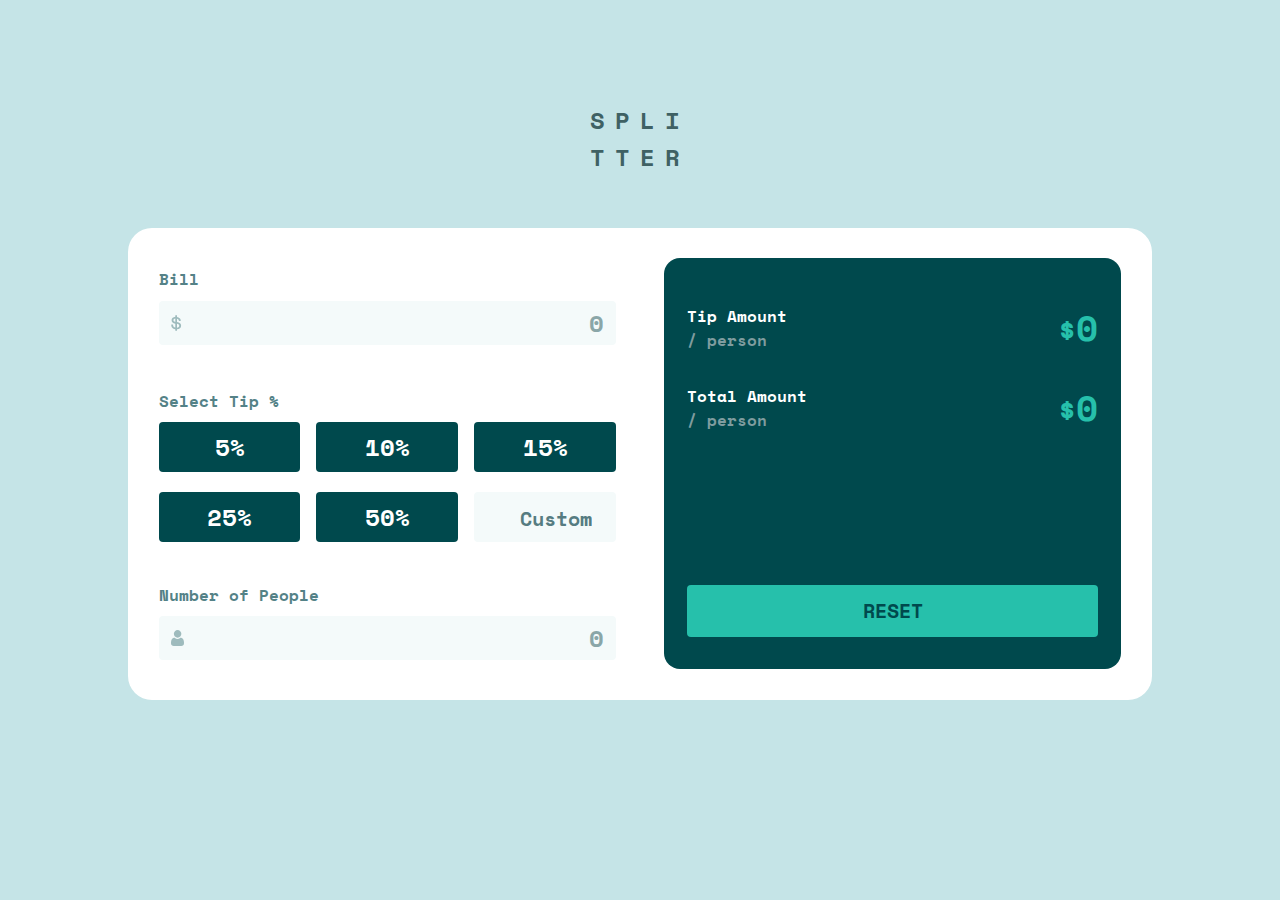
==== commit a63905b4: "design 101%" ====
--- a/src/index.html
+++ b/src/index.html
@@ -1,5 +1,5 @@
 <!DOCTYPE html>
-<html lang="en" class="h-full">
+<html lang="en" class="lg:grid lg:place-content-center">
 <head>
     <meta charset="UTF-8">
     <meta name="viewport" content="width=device-width, initial-scale=1.0">
@@ -11,7 +11,7 @@
     <link href="https://fonts.googleapis.com/css2?family=Space+Mono:ital,wght@0,400;0,700;1,400;1,700&display=swap" rel="stylesheet">
 </head>
 
-<body dir="ltr" class="bg-[hsl(185,41%,84%)] h-full overflow-y-auto">
+<body dir="ltr" class="bg-[hsl(185,41%,84%)] h-full lg:aspect-[1.40625]">
 
     <header class="w-full flex items-center justify-center ">
 
@@ -19,7 +19,7 @@
 
     </header>
 
-    <main class="grid grid-cols-1 grid-rows-[auto_auto] lg:grid-cols-2 lg:grid-rows-1 lg:gap-x-[5%] items-center bg-white w-full lg:max-w-[1000px] lg:mx-auto xl:max-w-[1024px] rounded-t-3xl py-[8%] px-[7%] lg:p-[3%] lg:rounded-3xl lg:mb-[10%]">
+    <main class="grid grid-cols-1 grid-rows-[auto_auto] lg:grid-cols-2 lg:grid-rows-1 lg:gap-x-[5%] items-center bg-white w-full lg:max-w-[1000px] lg:mx-auto xl:max-w-[1024px] rounded-t-3xl py-[8%] px-[7%] lg:p-[3%] lg:rounded-3xl lg:mb-[20%]">
 
         <!-- Tipping input details -->
         <section class="w-full max-w-[768px] mx-auto lg:max-w-full lg:py-[2%]">
@@ -27,7 +27,10 @@
             <form action="#" method="post">
 
                 <!-- label -->
-                <label for="bill" class="font-bold text-[hsl(186,23%,43%)]">Bill</label>
+                <label for="bill" class="font-bold flex justify-between items-center text-[hsl(186,23%,43%)]">
+                   <span> Bill</span>
+                   <span class="text-orange-500 hidden">Can't be zero</span>
+                </label>
 
                 <!-- bill-input wrap -->
                 <div class="relative mt-[2%] mb-[9.7%]">
@@ -35,34 +38,40 @@
                     <img src="../images/icon-dollar.svg" alt="person-icon" class="absolute left-3 top-[50%] translate-y-[-50%]">
                     
                     <!-- bill input -->
-                    <input type="number" name="bill" id="bill" step="0.01" placeholder="Enter bill" class="text-right text-2xl py-[6px] px-3 bg-[hsl(189,41%,97%)] rounded-sm text-[hsl(183,100%,15%)] font-bold w-full placeholder:text-[hsl(185,15%,60%)] placeholder:text-sm focus:outline-2 focus:outline-[hsl(183,100%,15%)]">
+                    <input type="number" name="bill" id="bill" step="0.01" placeholder="0" class="text-right text-2xl py-[6px] px-3 bg-[hsl(189,41%,97%)] rounded-sm text-[hsl(183,100%,15%)] font-bold w-full placeholder:text-[hsl(185,15%,60%)] focus:outline-2 focus:outline-[hsl(183,100%,15%)] cursor-pointer hover:outline-2 hover:outline-[hsl(184,14%,56%)]">
 
                 </div>
 
                 <!-- label-->
-                <label for="tip-options" class="font-bold text-[hsl(186,23%,43%)]">Select Tip %</label>
+                <label for="tip-options" class="font-bold flex justify-between items-center text-[hsl(186,23%,43%)]">
+                    <span> Select Tip %</span>
+                    <span class="text-orange-500 hidden">Can't be zero</span>
+                </label>
 
                 <!-- tip percentage options -->
                 <div class="w-full grid grid-cols-2 grid-rows-3 lg:grid-rows-2 lg:grid-cols-3 lg:gap-y-5 lg:gap-x-4 gap-x-5 gap-y-4 text-2xl font-bold mt-[2%] mb-[11.5%] lg:mb-[9%]" id="tip-options">
 
-                    <input type="button" value="5%" class="bg-[hsl(183,100%,15%)] text-white px-6 py-[9px] rounded-sm focus:bg-[hsl(172,67%,45%)] focus:text-[hsl(183,100%,15%)] hover:brightness-130 focus:brightness-100">
+                    <input type="button" value="5%" class="bg-[hsl(183,100%,15%)] text-white px-6 py-[9px] rounded-sm focus:bg-[hsl(172,67%,45%)] focus:text-[hsl(183,100%,15%)] hover:bg-[hsl(172,67%,75%)] hover:text-[hsl(183,100%,15%)] cursor-pointer">
 
-                    <input type="button" value="10%" class="bg-[hsl(183,100%,15%)] text-white px-6 py-[9px] rounded-sm focus:bg-[hsl(172,67%,45%)] focus:text-[hsl(183,100%,15%)] hover:brightness-130 focus:brightness-100">
+                    <input type="button" value="10%" class="bg-[hsl(183,100%,15%)] text-white px-6 py-[9px] rounded-sm focus:bg-[hsl(172,67%,45%)] focus:text-[hsl(183,100%,15%)] hover:bg-[hsl(172,67%,75%)] hover:text-[hsl(183,100%,15%)]">
 
-                    <input type="button" value="15%"  class="bg-[hsl(183,100%,15%)] text-white px-6 py-[9px] rounded-sm focus:bg-[hsl(172,67%,45%)] focus:text-[hsl(183,100%,15%)] hover:brightness-130 focus:brightness-100">
+                    <input type="button" value="15%"  class="bg-[hsl(183,100%,15%)] text-white px-6 py-[9px] rounded-sm focus:bg-[hsl(172,67%,45%)] focus:text-[hsl(183,100%,15%)] hover:bg-[hsl(172,67%,75%)] hover:text-[hsl(183,100%,15%)]">
 
-                    <input type="button" value="25%" class="bg-[hsl(183,100%,15%)] text-white px-6 py-[9px] rounded-sm focus:bg-[hsl(172,67%,45%)] focus:text-[hsl(183,100%,15%)] hover:brightness-130 focus:brightness-100">
+                    <input type="button" value="25%" class="bg-[hsl(183,100%,15%)] text-white px-6 py-[9px] rounded-sm focus:bg-[hsl(172,67%,45%)] focus:text-[hsl(183,100%,15%)] hover:bg-[hsl(172,67%,75%)] hover:text-[hsl(183,100%,15%)]">
 
-                    <input type="button" value="50%" class="bg-[hsl(183,100%,15%)] text-white px-6 py-[9px] rounded-sm focus:bg-[hsl(172,67%,45%)] focus:text-[hsl(183,100%,15%)] hover:brightness-130 focus:brightness-100">
+                    <input type="button" value="50%" class="bg-[hsl(183,100%,15%)] text-white px-6 py-[9px] rounded-sm focus:bg-[hsl(172,67%,45%)] focus:text-[hsl(183,100%,15%)] hover:bg-[hsl(172,67%,75%)] hover:text-[hsl(183,100%,15%)]">
 
                     <label for="Custom" class="block w-full">
-                        <input type="number" id="Custom" placeholder="Custom" class="w-full bg-[hsl(189,41%,97%)] text-[hsl(183,100%,15%)] placeholder:text-[hsl(186,20%,42%)] text-right px-6 py-[9px] rounded-sm focus:outline-2 focus:outline-[hsl(183,100%,15%)]">
+                        <input type="number" id="Custom" placeholder="Custom" class="placeholder:text-xl w-full bg-[hsl(189,41%,97%)] text-[hsl(183,100%,15%)] placeholder:text-[hsl(186,20%,42%)] text-right px-6 py-[9px] rounded-sm focus:outline-2 focus:outline-[hsl(183,100%,15%)] cursor-pointer hover:outline-2 hover:outline-[hsl(184,14%,56%)]">
                     </label>
                     
                 </div>
 
                 <!-- label -->
-                <label for="persons" class="font-bold text-[hsl(186,23%,43%)] ">Number of People</label>
+                <label for="persons" class="font-bold flex justify-between items-center text-[hsl(186,23%,43%)]">
+                    <span> Number of People</span>
+                    <span class="text-orange-500 hidden">Can't be zero</span>
+                </label>
 
                 <!-- people number wrap -->
                 <div class="relative mt-[2%]">
@@ -70,7 +79,7 @@
                     <img src="../images/icon-person.svg" alt="person-icon" class="absolute left-3 top-[50%] translate-y-[-50%]">
                     
                     <!-- people number -->
-                    <input type="number" name="no-of-persons" id="persons" step="0.01" placeholder="Enter number of persons" class="text-right text-2xl py-1.5 px-3 bg-[hsl(189,41%,97%)] rounded-sm text-[hsl(183,100%,15%)] font-bold w-full placeholder:text-[hsl(185,15%,60%)] placeholder:text-sm focus:outline-2 focus:outline-[hsl(183,100%,15%)]">
+                    <input type="number" name="no-of-persons" id="persons" step="0.01" placeholder="0" class="text-right text-2xl py-1.5 px-3 bg-[hsl(189,41%,97%)] rounded-sm text-[hsl(183,100%,15%)] font-bold w-full placeholder:text-[hsl(185,15%,60%)] focus:outline-2 focus:outline-[hsl(183,100%,15%)] cursor-pointer hover:outline-2 hover:outline-[hsl(184,14%,56%)]">
 
                 </div>
 
@@ -79,7 +88,7 @@
         </section>
 
         <!-- calculated tip details -->
-        <section class="w-full max-w-[768px] mx-auto lg:max-w-full bg-[hsl(183,100%,15%)] pt-[10%] pb-[7%] px-[5%] font-bold text-white rounded-2xl mt-8 lg:mt-0 lg:self-stretch lg: flex lg:flex-col lg:justify-between">
+        <section class="w-full max-w-[768px] mx-auto lg:max-w-full bg-[hsl(183,100%,15%)] pt-[10%] pb-[7%] px-[5%] font-bold text-white rounded-2xl mt-8 lg:mt-0 lg:self-stretch lg:flex lg:flex-col lg:justify-between">
 
             <div>
                 <!-- tip amount -->
@@ -111,7 +120,7 @@
                 </div>
             </div>
 
-            <button type="reset" class="reset bg-[hsl(172,67%,45%)] text-[hsl(183,100%,15%)] w-full py-[3%] text-xl rounded-sm">RESET</button>
+            <button type="reset" class="reset bg-[hsl(172,67%,45%)] cursor-pointer active:brightness-90 text-[hsl(183,100%,15%)] w-full py-[3%] text-xl rounded-sm hover:bg-[hsl(172,67%,75%)] focus:bg-[]">RESET</button>
 
         </section>
 
--- a/src/output.css
+++ b/src/output.css
@@ -540,63 +540,18 @@
   .mx-auto {
     margin-inline: auto;
   }
-  .mt-2 {
-    margin-top: calc(var(--spacing) * 2);
-  }
-  .mt-2\.5 {
-    margin-top: calc(var(--spacing) * 2.5);
-  }
-  .mt-4 {
-    margin-top: calc(var(--spacing) * 4);
-  }
   .mt-8 {
     margin-top: calc(var(--spacing) * 8);
   }
   .mt-\[2\%\] {
     margin-top: 2%;
   }
-  .mt-\[2\.5\%\] {
-    margin-top: 2.5%;
-  }
-  .mt-\[10\%\] {
-    margin-top: 10%;
-  }
-  .mb-2 {
-    margin-bottom: calc(var(--spacing) * 2);
-  }
-  .mb-2\.5 {
-    margin-bottom: calc(var(--spacing) * 2.5);
-  }
-  .mb-5 {
-    margin-bottom: calc(var(--spacing) * 5);
-  }
-  .mb-6 {
-    margin-bottom: calc(var(--spacing) * 6);
-  }
-  .mb-7 {
-    margin-bottom: calc(var(--spacing) * 7);
-  }
   .mb-8 {
     margin-bottom: calc(var(--spacing) * 8);
   }
-  .mb-\[6\.5\%\] {
-    margin-bottom: 6.5%;
-  }
-  .mb-\[7\.5\%\] {
-    margin-bottom: 7.5%;
-  }
-  .mb-\[9\%\] {
-    margin-bottom: 9%;
-  }
   .mb-\[9\.7\%\] {
     margin-bottom: 9.7%;
   }
-  .mb-\[10\%\] {
-    margin-bottom: 10%;
-  }
-  .mb-\[11\%\] {
-    margin-bottom: 11%;
-  }
   .mb-\[11\.5\%\] {
     margin-bottom: 11.5%;
   }
@@ -609,12 +564,12 @@
   .grid {
     display: grid;
   }
+  .hidden {
+    display: none;
+  }
   .inline {
     display: inline;
   }
-  .inline-block {
-    display: inline-block;
-  }
   .inline-flex {
     display: inline-flex;
   }
@@ -624,26 +579,14 @@
   .table {
     display: table;
   }
-  .h-\[16\%\] {
-    height: 16%;
-  }
-  .h-\[84\%\] {
-    height: 84%;
-  }
-  .h-\[200px\] {
-    height: 200px;
-  }
-  .h-\[300px\] {
-    height: 300px;
-  }
   .h-full {
     height: 100%;
   }
+  .h-max {
+    height: max-content;
+  }
   .w-\[30\%\] {
     width: 30%;
-  }
-  .w-\[inherit\] {
-    width: inherit;
   }
   .w-full {
     width: 100%;
@@ -661,6 +604,9 @@
   .transform {
     transform: var(--tw-rotate-x) var(--tw-rotate-y) var(--tw-rotate-z) var(--tw-skew-x) var(--tw-skew-y);
   }
+  .cursor-pointer {
+    cursor: pointer;
+  }
   .resize {
     resize: both;
   }
@@ -670,9 +616,6 @@
   .grid-cols-2 {
     grid-template-columns: repeat(2, minmax(0, 1fr));
   }
-  .grid-cols-3 {
-    grid-template-columns: repeat(3, minmax(0, 1fr));
-  }
   .grid-rows-3 {
     grid-template-rows: repeat(3, minmax(0, 1fr));
   }
@@ -682,8 +625,8 @@
   .flex-col {
     flex-direction: column;
   }
-  .items-baseline {
-    align-items: baseline;
+  .place-content-center {
+    place-content: center;
   }
   .items-center {
     align-items: center;
@@ -694,12 +637,6 @@
   .justify-center {
     justify-content: center;
   }
-  .gap-5 {
-    gap: calc(var(--spacing) * 5);
-  }
-  .gap-9 {
-    gap: calc(var(--spacing) * 9);
-  }
   .gap-x-5 {
     column-gap: calc(var(--spacing) * 5);
   }
@@ -714,9 +651,6 @@
   }
   .rounded-sm {
     border-radius: var(--radius-sm);
-  }
-  .rounded-xl {
-    border-radius: var(--radius-xl);
   }
   .rounded-t-3xl {
     border-top-left-radius: var(--radius-3xl);
@@ -732,9 +666,6 @@
   .bg-\[hsl\(183\,100\%\,15\%\)\] {
     background-color: hsl(183,100%,15%);
   }
-  .bg-\[hsl\(184\,14\%\,56\%\)\] {
-    background-color: hsl(184,14%,56%);
-  }
   .bg-\[hsl\(185\,41\%\,84\%\)\] {
     background-color: hsl(185,41%,84%);
   }
@@ -744,15 +675,9 @@
   .bg-white {
     background-color: var(--color-white);
   }
-  .fill-\[hsl\(184\,14\%\,56\%\)\] {
-    fill: hsl(184,14%,56%);
-  }
   .px-3 {
     padding-inline: calc(var(--spacing) * 3);
   }
-  .px-4 {
-    padding-inline: calc(var(--spacing) * 4);
-  }
   .px-6 {
     padding-inline: calc(var(--spacing) * 6);
   }
@@ -762,59 +687,29 @@
   .px-\[7\%\] {
     padding-inline: 7%;
   }
-  .px-\[24px\] {
-    padding-inline: 24px;
-  }
   .py-1 {
     padding-block: calc(var(--spacing) * 1);
   }
   .py-1\.5 {
     padding-block: calc(var(--spacing) * 1.5);
   }
-  .py-2 {
-    padding-block: calc(var(--spacing) * 2);
-  }
-  .py-2\.5 {
-    padding-block: calc(var(--spacing) * 2.5);
-  }
-  .py-\[2\%\] {
-    padding-block: 2%;
-  }
   .py-\[3\%\] {
     padding-block: 3%;
   }
-  .py-\[4\%\] {
-    padding-block: 4%;
-  }
   .py-\[6px\] {
     padding-block: 6px;
   }
   .py-\[8\%\] {
     padding-block: 8%;
   }
-  .py-\[8px\] {
-    padding-block: 8px;
-  }
   .py-\[9px\] {
     padding-block: 9px;
   }
   .py-\[10\%\] {
     padding-block: 10%;
   }
-  .py-\[12px\] {
-    padding-block: 12px;
-  }
-  .pt-\[5\%\] {
-    padding-top: 5%;
-  }
   .pt-\[10\%\] {
     padding-top: 10%;
-  }
-  .pb-8 {
-    padding-bottom: calc(var(--spacing) * 8);
-  }
-  .pb-\[5\%\] {
-    padding-bottom: 5%;
   }
   .pb-\[7\%\] {
     padding-bottom: 7%;
@@ -837,21 +732,10 @@
     font-size: var(--text-4xl);
     line-height: var(--tw-leading, var(--text-4xl--line-height));
   }
-  .text-lg {
-    font-size: var(--text-lg);
-    line-height: var(--tw-leading, var(--text-lg--line-height));
-  }
-  .text-sm {
-    font-size: var(--text-sm);
-    line-height: var(--tw-leading, var(--text-sm--line-height));
-  }
   .text-xl {
     font-size: var(--text-xl);
     line-height: var(--tw-leading, var(--text-xl--line-height));
   }
-  .text-\[24px\] {
-    font-size: 24px;
-  }
   .leading-\[37px\] {
     --tw-leading: 37px;
     line-height: 37px;
@@ -877,14 +761,20 @@
   .text-\[hsl\(184\,14\%\,56\%\)\] {
     color: hsl(184,14%,56%);
   }
-  .text-\[hsl\(185\,15\%\,60\%\)\] {
-    color: hsl(185,15%,60%);
-  }
   .text-\[hsl\(186\,23\%\,32\%\)\] {
     color: hsl(186,23%,32%);
   }
   .text-\[hsl\(186\,23\%\,43\%\)\] {
     color: hsl(186,23%,43%);
+  }
+  .text-orange-400 {
+    color: var(--color-orange-400);
+  }
+  .text-orange-500 {
+    color: var(--color-orange-500);
+  }
+  .text-orange-600 {
+    color: var(--color-orange-600);
   }
   .text-white {
     color: var(--color-white);
@@ -899,50 +789,10 @@
   .filter {
     filter: var(--tw-blur,) var(--tw-brightness,) var(--tw-contrast,) var(--tw-grayscale,) var(--tw-hue-rotate,) var(--tw-invert,) var(--tw-saturate,) var(--tw-sepia,) var(--tw-drop-shadow,);
   }
-  .placeholder\:pr-1\.5 {
+  .placeholder\:text-xl {
     &::placeholder {
-      padding-right: calc(var(--spacing) * 1.5);
-    }
-  }
-  .placeholder\:align-middle {
-    &::placeholder {
-      vertical-align: middle;
-    }
-  }
-  .placeholder\:text-sm {
-    &::placeholder {
-      font-size: var(--text-sm);
-      line-height: var(--tw-leading, var(--text-sm--line-height));
-    }
-  }
-  .placeholder\:text-\[hsl\(172\,67\%\,45\%\)\] {
-    &::placeholder {
-      color: hsl(172,67%,45%);
-    }
-  }
-  .placeholder\:text-\[hsl\(183\,80\%\,15\%\)\] {
-    &::placeholder {
-      color: hsl(183,80%,15%);
-    }
-  }
-  .placeholder\:text-\[hsl\(183\,100\%\,15\%\)\] {
-    &::placeholder {
-      color: hsl(183,100%,15%);
-    }
-  }
-  .placeholder\:text-\[hsl\(183\,100\%\,30\%\)\] {
-    &::placeholder {
-      color: hsl(183,100%,30%);
-    }
-  }
-  .placeholder\:text-\[hsl\(183\,110\%\,15\%\)\] {
-    &::placeholder {
-      color: hsl(183,110%,15%);
-    }
-  }
-  .placeholder\:text-\[hsl\(183\,130\%\,15\%\)\] {
-    &::placeholder {
-      color: hsl(183,130%,15%);
+      font-size: var(--text-xl);
+      line-height: var(--tw-leading, var(--text-xl--line-height));
     }
   }
   .placeholder\:text-\[hsl\(185\,15\%\,60\%\)\] {
@@ -955,40 +805,123 @@
       color: hsl(186,20%,42%);
     }
   }
-  .placeholder\:text-\[hsl\(186\,33\%\,12\%\)\] {
-    &::placeholder {
-      color: hsl(186,33%,12%);
-    }
-  }
-  .placeholder\:text-\[hsl\(186\,33\%\,42\%\)\] {
-    &::placeholder {
-      color: hsl(186,33%,42%);
-    }
-  }
-  .placeholder\:text-\[hsl\(186\,100\%\,42\%\)\] {
-    &::placeholder {
-      color: hsl(186,100%,42%);
-    }
-  }
-  .hover\:bg-amber-400 {
-    &:hover {
-      @media (hover: hover) {
-        background-color: var(--color-amber-400);
-      }
-    }
-  }
-  .hover\:brightness-110 {
-    &:hover {
-      @media (hover: hover) {
-        --tw-brightness: brightness(110%);
-        filter: var(--tw-blur,) var(--tw-brightness,) var(--tw-contrast,) var(--tw-grayscale,) var(--tw-hue-rotate,) var(--tw-invert,) var(--tw-saturate,) var(--tw-sepia,) var(--tw-drop-shadow,);
-      }
-    }
-  }
-  .hover\:brightness-120 {
-    &:hover {
-      @media (hover: hover) {
-        --tw-brightness: brightness(120%);
+  .hover\:bg-\[hsl\(170\,20\%\,45\%\)\] {
+    &:hover {
+      @media (hover: hover) {
+        background-color: hsl(170,20%,45%);
+      }
+    }
+  }
+  .hover\:bg-\[hsl\(170\,50\%\,45\%\)\] {
+    &:hover {
+      @media (hover: hover) {
+        background-color: hsl(170,50%,45%);
+      }
+    }
+  }
+  .hover\:bg-\[hsl\(170\,100\%\,45\%\)\] {
+    &:hover {
+      @media (hover: hover) {
+        background-color: hsl(170,100%,45%);
+      }
+    }
+  }
+  .hover\:bg-\[hsl\(170\,100\%\,75\%\)\] {
+    &:hover {
+      @media (hover: hover) {
+        background-color: hsl(170,100%,75%);
+      }
+    }
+  }
+  .hover\:bg-\[hsl\(172\,67\%\,15\%\)\] {
+    &:hover {
+      @media (hover: hover) {
+        background-color: hsl(172,67%,15%);
+      }
+    }
+  }
+  .hover\:bg-\[hsl\(172\,67\%\,45\%\)\] {
+    &:hover {
+      @media (hover: hover) {
+        background-color: hsl(172,67%,45%);
+      }
+    }
+  }
+  .hover\:bg-\[hsl\(172\,67\%\,75\%\)\] {
+    &:hover {
+      @media (hover: hover) {
+        background-color: hsl(172,67%,75%);
+      }
+    }
+  }
+  .hover\:bg-\[hsl\(184\,14\%\,56\%\)\] {
+    &:hover {
+      @media (hover: hover) {
+        background-color: hsl(184,14%,56%);
+      }
+    }
+  }
+  .hover\:bg-\[hsl\(185\,41\%\,84\%\)\] {
+    &:hover {
+      @media (hover: hover) {
+        background-color: hsl(185,41%,84%);
+      }
+    }
+  }
+  .hover\:bg-\[hsl\(186\,23\%\,32\%\)\] {
+    &:hover {
+      @media (hover: hover) {
+        background-color: hsl(186,23%,32%);
+      }
+    }
+  }
+  .hover\:bg-\[hsl\(186\,23\%\,62\%\)\] {
+    &:hover {
+      @media (hover: hover) {
+        background-color: hsl(186,23%,62%);
+      }
+    }
+  }
+  .hover\:bg-\[hsl\(186\,23\%\,72\%\)\] {
+    &:hover {
+      @media (hover: hover) {
+        background-color: hsl(186,23%,72%);
+      }
+    }
+  }
+  .hover\:text-\[hsl\(183\,100\%\,15\%\)\] {
+    &:hover {
+      @media (hover: hover) {
+        color: hsl(183,100%,15%);
+      }
+    }
+  }
+  .hover\:outline-2 {
+    &:hover {
+      @media (hover: hover) {
+        outline-style: var(--tw-outline-style);
+        outline-width: 2px;
+      }
+    }
+  }
+  .hover\:outline-\[hsl\(184\,14\%\,56\%\)\] {
+    &:hover {
+      @media (hover: hover) {
+        outline-color: hsl(184,14%,56%);
+      }
+    }
+  }
+  .hover\:outline-\[hsl\(185\,41\%\,84\%\)\] {
+    &:hover {
+      @media (hover: hover) {
+        outline-color: hsl(185,41%,84%);
+      }
+    }
+  }
+  .hover\:brightness-125 {
+    &:hover {
+      @media (hover: hover) {
+        --tw-brightness: brightness(125%);
         filter: var(--tw-blur,) var(--tw-brightness,) var(--tw-contrast,) var(--tw-grayscale,) var(--tw-hue-rotate,) var(--tw-invert,) var(--tw-saturate,) var(--tw-sepia,) var(--tw-drop-shadow,);
       }
     }
@@ -1006,25 +939,9 @@
       background-color: hsl(172,67%,45%);
     }
   }
-  .focus\:bg-amber-400 {
-    &:focus {
-      background-color: var(--color-amber-400);
-    }
-  }
-  .focus\:text-\[\[hsl\(183\,100\%\,15\%\)\]\] {
-    &:focus {
-      color: [hsl(183,100%,15%)];
-    }
-  }
   .focus\:text-\[hsl\(183\,100\%\,15\%\)\] {
     &:focus {
       color: hsl(183,100%,15%);
-    }
-  }
-  .focus\:outline {
-    &:focus {
-      outline-style: var(--tw-outline-style);
-      outline-width: 1px;
     }
   }
   .focus\:outline-2 {
@@ -1044,9 +961,10 @@
       filter: var(--tw-blur,) var(--tw-brightness,) var(--tw-contrast,) var(--tw-grayscale,) var(--tw-hue-rotate,) var(--tw-invert,) var(--tw-saturate,) var(--tw-sepia,) var(--tw-drop-shadow,);
     }
   }
-  .lg\:m-\[10\%\] {
-    @media (width >= 64rem) {
-      margin: 10%;
+  .active\:brightness-90 {
+    &:active {
+      --tw-brightness: brightness(90%);
+      filter: var(--tw-blur,) var(--tw-brightness,) var(--tw-contrast,) var(--tw-grayscale,) var(--tw-hue-rotate,) var(--tw-invert,) var(--tw-saturate,) var(--tw-sepia,) var(--tw-drop-shadow,);
     }
   }
   .lg\:mx-auto {
@@ -1074,14 +992,29 @@
       margin-bottom: 10%;
     }
   }
-  .lg\:mb-\[95\] {
-    @media (width >= 64rem) {
-      margin-bottom: 95;
-    }
-  }
-  .lg\:w-full {
-    @media (width >= 64rem) {
-      width: 100%;
+  .lg\:mb-\[20\%\] {
+    @media (width >= 64rem) {
+      margin-bottom: 20%;
+    }
+  }
+  .lg\:flex {
+    @media (width >= 64rem) {
+      display: flex;
+    }
+  }
+  .lg\:grid {
+    @media (width >= 64rem) {
+      display: grid;
+    }
+  }
+  .lg\:aspect-\[1\.40625\] {
+    @media (width >= 64rem) {
+      aspect-ratio: 1.40625;
+    }
+  }
+  .lg\:h-\[29\%\] {
+    @media (width >= 64rem) {
+      height: 29%;
     }
   }
   .lg\:max-w-\[1000px\] {
@@ -1119,9 +1052,9 @@
       flex-direction: column;
     }
   }
-  .lg\:flex-row {
-    @media (width >= 64rem) {
-      flex-direction: row;
+  .lg\:place-content-center {
+    @media (width >= 64rem) {
+      place-content: center;
     }
   }
   .lg\:justify-between {
@@ -1134,11 +1067,6 @@
       column-gap: calc(var(--spacing) * 4);
     }
   }
-  .lg\:gap-x-\[3\%\] {
-    @media (width >= 64rem) {
-      column-gap: 3%;
-    }
-  }
   .lg\:gap-x-\[5\%\] {
     @media (width >= 64rem) {
       column-gap: 5%;
@@ -1149,11 +1077,6 @@
       row-gap: calc(var(--spacing) * 5);
     }
   }
-  .lg\:gap-y-\[5\%\] {
-    @media (width >= 64rem) {
-      row-gap: 5%;
-    }
-  }
   .lg\:self-stretch {
     @media (width >= 64rem) {
       align-self: stretch;
@@ -1169,49 +1092,29 @@
       padding: 3%;
     }
   }
-  .lg\:p-\[4\%\] {
-    @media (width >= 64rem) {
-      padding: 4%;
-    }
-  }
-  .lg\:px-\[4\%\] {
-    @media (width >= 64rem) {
-      padding-inline: 4%;
-    }
-  }
   .lg\:py-\[2\%\] {
     @media (width >= 64rem) {
       padding-block: 2%;
     }
   }
-  .lg\:py-\[3\.5\%\] {
-    @media (width >= 64rem) {
-      padding-block: 3.5%;
-    }
-  }
-  .lg\:py-\[4\%\] {
-    @media (width >= 64rem) {
-      padding-block: 4%;
-    }
-  }
-  .lg\:pt-\[5\%\] {
-    @media (width >= 64rem) {
-      padding-top: 5%;
-    }
-  }
   .lg\:pt-\[10\%\] {
     @media (width >= 64rem) {
       padding-top: 10%;
     }
   }
-  .lg\:pb-\[2\.5\%\] {
-    @media (width >= 64rem) {
-      padding-bottom: 2.5%;
-    }
-  }
   .lg\:pb-\[5\%\] {
     @media (width >= 64rem) {
       padding-bottom: 5%;
+    }
+  }
+  .lg\:pb-\[10\%\] {
+    @media (width >= 64rem) {
+      padding-bottom: 10%;
+    }
+  }
+  .lg\:pb-\[12\%\] {
+    @media (width >= 64rem) {
+      padding-bottom: 12%;
     }
   }
   .xl\:max-w-\[1024px\] {
@@ -1223,6 +1126,13 @@
 * {
   font-family: "Space Mono", serif;
   font-style: normal;
+}
+input[type="number"]::-webkit-inner-spin-button, input[type="number"]::-webkit-outer-spin-button {
+  -webkit-appearance: none;
+  margin: 0;
+}
+input[type="number"] {
+  -moz-appearance: textfield;
 }
 @supports (-moz-orient: inline) {
   @layer base {
